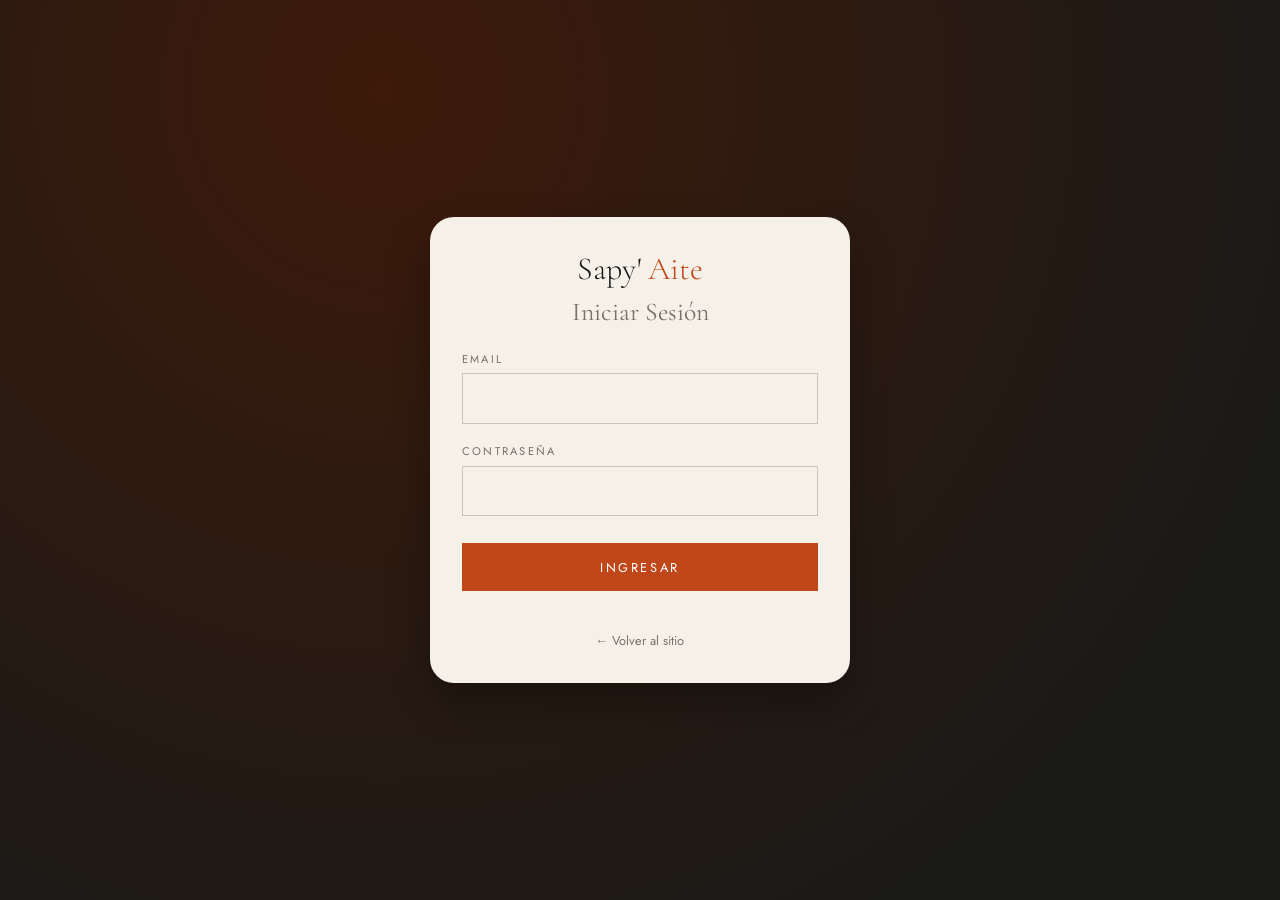
==== froned/admin.html @ 7cc453d8 "prueba" ====
<!DOCTYPE html>
<html lang="es">
<head>
  <meta charset="UTF-8">
  <meta name="viewport" content="width=device-width, initial-scale=1.0">
  <title>Panel de Administración - Sapy'Aite</title>
  <link href="https://fonts.googleapis.com/css2?family=Cormorant+Garamond:ital,wght@0,300;0,400;0,600;1,300;1,400&family=Jost:wght@300;400;500&display=swap" rel="stylesheet">
  <link rel="stylesheet" href="/froned/styles/admin.css">
</head>
<body>
  <div class="admin-wrapper">
    <header class="admin-header">
      <h1>Panel de Control <span>Sapy'Aite</span></h1>
      <button id="logoutBtn" class="btn-logout">Cerrar Sesión</button>
    </header>

    <main class="admin-main">
      <!-- Formulario para crear/editar producto -->
      <section class="product-form-section">
        <h2>Producto</h2>
        <form id="productForm">
          <input type="hidden" id="productId" value="">
          <div class="form-row">
            <div class="form-group">
              <label>Nombre *</label>
              <input type="text" id="nombre" required>
            </div>
            <div class="form-group">
              <label>Categoría *</label>
              <select id="categoriaId" required></select>
            </div>
          </div>
          <div class="form-group">
            <label>Descripción</label>
            <textarea id="descripcion" rows="2"></textarea>
          </div>
          <div class="form-row">
            <div class="form-group">
              <label>Precio *</label>
              <input type="number" id="precio" step="0.01" required>
            </div>
            <div class="form-group">
              <label>URL Imagen</label>
              <input type="text" id="imagenUrl" placeholder="https://...">
            </div>
          </div>
          <div class="form-group checkbox">
            <label>
              <input type="checkbox" id="disponible" checked> Disponible
            </label>
          </div>
          <div class="form-actions">
            <button type="submit" class="btn-save">Guardar producto</button>
            <button type="button" id="cancelEditBtn" class="btn-cancel">Cancelar edición</button>
          </div>
        </form>
      </section>

      <!-- Listado de productos -->
      <section class="product-list-section">
        <h2>Lista de productos</h2>
        <div class="table-responsive">
          <table id="productsTable">
            <thead>
              <tr><th>ID</th><th>Nombre</th><th>Categoría</th><th>Precio</th><th>Disponible</th><th>Acciones</th></tr>
            </thead>
            <tbody id="productsTbody"></tbody>
          </table>
        </div>
      </section>
    </main>
  </div>
  <script src="admin.js"></script>
</body>
</html>
---- froned/styles/admin.css ----
* {
  margin: 0;
  padding: 0;
  box-sizing: border-box;
}

body {
  background: #f5f0e8;
  font-family: 'Jost', sans-serif;
  color: #1a1a18;
}

.admin-wrapper {
  max-width: 1200px;
  margin: 0 auto;
  padding: 2rem;
}

.admin-header {
  display: flex;
  justify-content: space-between;
  align-items: center;
  border-bottom: 1px solid #b89a5a;
  padding-bottom: 1rem;
  margin-bottom: 2rem;
}
.admin-header h1 {
  font-family: 'Cormorant Garamond', serif;
  font-weight: 300;
  font-size: 1.8rem;
}
.admin-header h1 span {
  color: #c0471a;
}
.btn-logout {
  background: transparent;
  border: 1px solid #c0471a;
  padding: 0.5rem 1.2rem;
  font-family: 'Jost', sans-serif;
  font-size: 0.7rem;
  letter-spacing: 0.1em;
  text-transform: uppercase;
  cursor: pointer;
  transition: all 0.3s;
  color: #c0471a;
}
.btn-logout:hover {
  background: #c0471a;
  color: white;
}

section {
  background: white;
  border-radius: 16px;
  padding: 1.5rem;
  margin-bottom: 2rem;
  box-shadow: 0 2px 8px rgba(0,0,0,0.05);
}
h2 {
  font-family: 'Cormorant Garamond', serif;
  font-size: 1.5rem;
  margin-bottom: 1.2rem;
  font-weight: 400;
}

.form-row {
  display: flex;
  gap: 1rem;
  flex-wrap: wrap;
}
.form-group {
  flex: 1;
  margin-bottom: 1rem;
}
.form-group label {
  display: block;
  font-size: 0.7rem;
  letter-spacing: 0.1em;
  text-transform: uppercase;
  color: #7a7065;
  margin-bottom: 0.3rem;
}
.form-group input, .form-group select, .form-group textarea {
  width: 100%;
  padding: 0.6rem;
  border: 1px solid #ddd;
  font-family: 'Jost', sans-serif;
  font-size: 0.9rem;
}
.checkbox {
  display: flex;
  align-items: center;
}
.checkbox label {
  display: inline-flex;
  align-items: center;
  gap: 0.5rem;
  cursor: pointer;
}

.form-actions {
  display: flex;
  gap: 1rem;
  margin-top: 1rem;
}
.btn-save, .btn-cancel {
  padding: 0.6rem 1.5rem;
  border: none;
  cursor: pointer;
  font-family: 'Jost', sans-serif;
  font-size: 0.7rem;
  letter-spacing: 0.1em;
  text-transform: uppercase;
}
.btn-save {
  background: #c0471a;
  color: white;
}
.btn-save:hover {
  background: #a33a12;
}
.btn-cancel {
  background: #ddd;
  color: #333;
}
.btn-cancel:hover {
  background: #bbb;
}

.table-responsive {
  overflow-x: auto;
}
table {
  width: 100%;
  border-collapse: collapse;
}
th, td {
  text-align: left;
  padding: 0.75rem;
  border-bottom: 1px solid #eee;
}
th {
  background: #f5f0e8;
  font-weight: 500;
}
button.edit, button.delete {
  background: none;
  border: none;
  cursor: pointer;
  margin-right: 0.5rem;
  font-size: 0.8rem;
  padding: 0.2rem 0.5rem;
}
button.edit {
  color: #b89a5a;
}
button.delete {
  color: #c0471a;
}
button.edit:hover, button.delete:hover {
  text-decoration: underline;
}
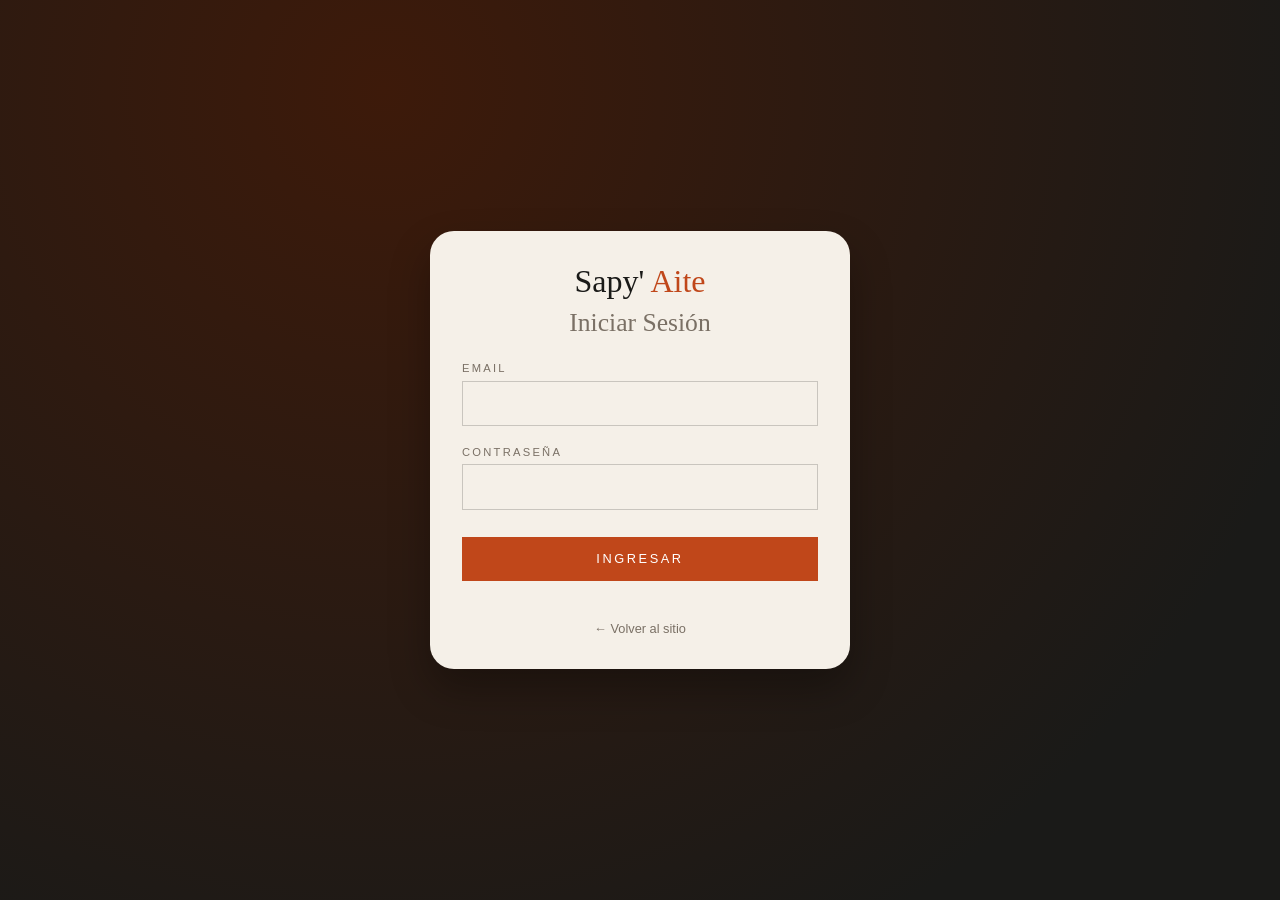
==== commit 767c7fd1: "vercer" ====
--- a/froned/admin.html
+++ b/froned/admin.html
@@ -5,7 +5,7 @@
   <meta name="viewport" content="width=device-width, initial-scale=1.0">
   <title>Panel de Administración - Sapy'Aite</title>
   <link href="https://fonts.googleapis.com/css2?family=Cormorant+Garamond:ital,wght@0,300;0,400;0,600;1,300;1,400&family=Jost:wght@300;400;500&display=swap" rel="stylesheet">
-  <link rel="stylesheet" href="/froned/styles/admin.css">
+  <link rel="stylesheet" href="styles/admin.css">
 </head>
 <body>
   <div class="admin-wrapper">
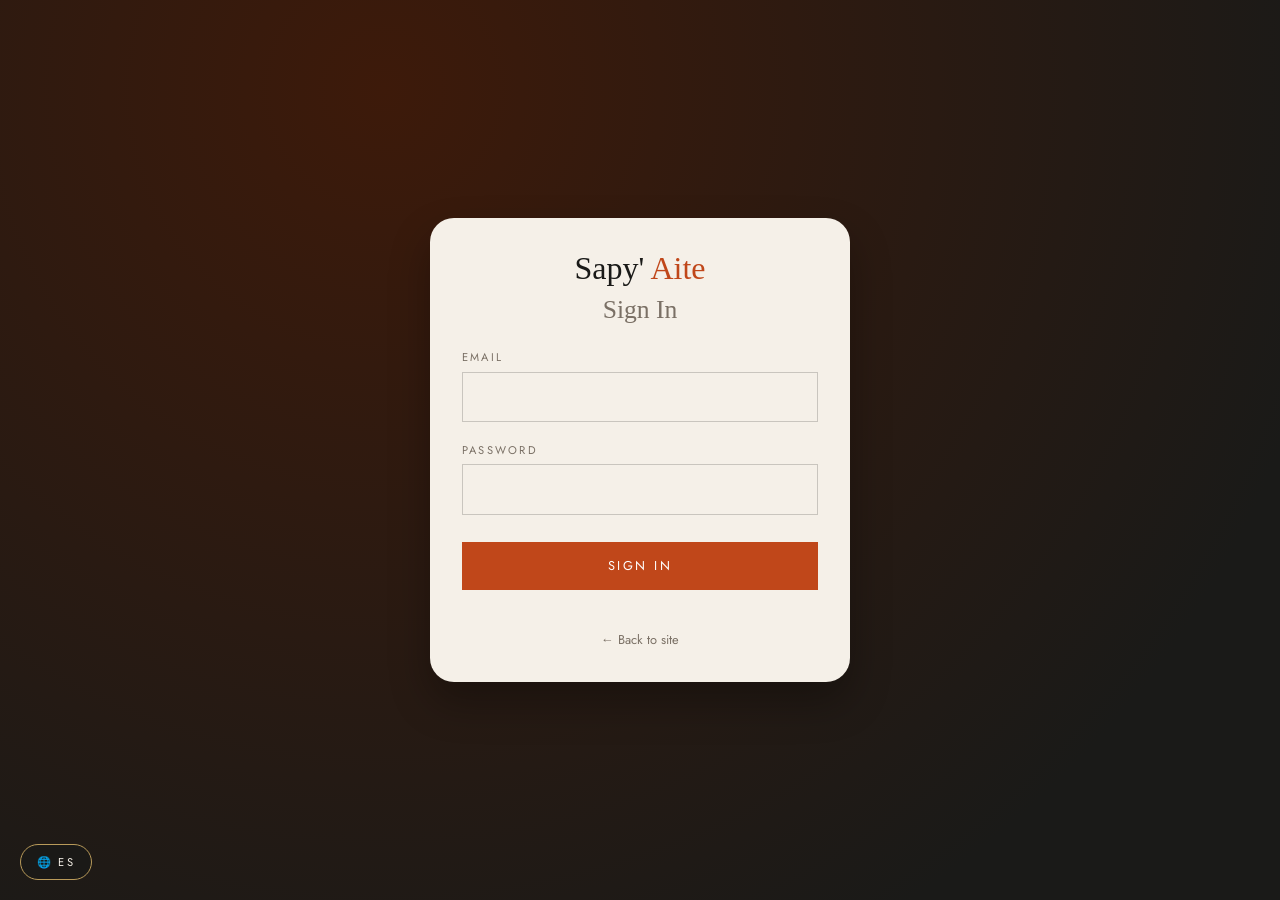
==== commit 580b9151: "i18n: version en ingles del frontend (toggle ES/EN)" ====
--- a/froned/admin.html
+++ b/froned/admin.html
@@ -3,66 +3,66 @@
 <head>
   <meta charset="UTF-8">
   <meta name="viewport" content="width=device-width, initial-scale=1.0">
-  <title>Panel de Administración - Sapy'Aite</title>
+  <title data-i18n="admin.title">Panel de Administración - Sapy'Aite</title>
   <link href="https://fonts.googleapis.com/css2?family=Cormorant+Garamond:ital,wght@0,300;0,400;0,600;1,300;1,400&family=Jost:wght@300;400;500&display=swap" rel="stylesheet">
   <link rel="stylesheet" href="styles/admin.css">
 </head>
 <body>
   <div class="admin-wrapper">
     <header class="admin-header">
-      <h1>Panel de Control <span>Sapy'Aite</span></h1>
-      <button id="logoutBtn" class="btn-logout">Cerrar Sesión</button>
+      <h1><span data-i18n="admin.panel">Panel de Control</span> <span>Sapy'Aite</span></h1>
+      <button id="logoutBtn" class="btn-logout" data-i18n="admin.cerrar">Cerrar Sesión</button>
     </header>
 
     <main class="admin-main">
       <!-- Formulario para crear/editar producto -->
       <section class="product-form-section">
-        <h2>Producto</h2>
+        <h2 data-i18n="admin.producto">Producto</h2>
         <form id="productForm">
           <input type="hidden" id="productId" value="">
           <div class="form-row">
             <div class="form-group">
-              <label>Nombre *</label>
+              <label data-i18n="admin.nombre">Nombre *</label>
               <input type="text" id="nombre" required>
             </div>
             <div class="form-group">
-              <label>Categoría *</label>
+              <label data-i18n="admin.categoria">Categoría *</label>
               <select id="categoriaId" required></select>
             </div>
           </div>
           <div class="form-group">
-            <label>Descripción</label>
+            <label data-i18n="admin.descripcion">Descripción</label>
             <textarea id="descripcion" rows="2"></textarea>
           </div>
           <div class="form-row">
             <div class="form-group">
-              <label>Precio *</label>
+              <label data-i18n="admin.precio">Precio *</label>
               <input type="number" id="precio" step="0.01" required>
             </div>
             <div class="form-group">
-              <label>URL Imagen</label>
+              <label data-i18n="admin.urlImagen">URL Imagen</label>
               <input type="text" id="imagenUrl" placeholder="https://...">
             </div>
           </div>
           <div class="form-group checkbox">
             <label>
-              <input type="checkbox" id="disponible" checked> Disponible
+              <input type="checkbox" id="disponible" checked> <span data-i18n="admin.disponible">Disponible</span>
             </label>
           </div>
           <div class="form-actions">
-            <button type="submit" class="btn-save">Guardar producto</button>
-            <button type="button" id="cancelEditBtn" class="btn-cancel">Cancelar edición</button>
+            <button type="submit" class="btn-save" data-i18n="admin.guardar">Guardar producto</button>
+            <button type="button" id="cancelEditBtn" class="btn-cancel" data-i18n="admin.cancelar">Cancelar edición</button>
           </div>
         </form>
       </section>
 
       <!-- Listado de productos -->
       <section class="product-list-section">
-        <h2>Lista de productos</h2>
+        <h2 data-i18n="admin.lista">Lista de productos</h2>
         <div class="table-responsive">
           <table id="productsTable">
             <thead>
-              <tr><th>ID</th><th>Nombre</th><th>Categoría</th><th>Precio</th><th>Disponible</th><th>Acciones</th></tr>
+              <tr><th data-i18n="admin.th.id">ID</th><th data-i18n="admin.th.nombre">Nombre</th><th data-i18n="admin.th.categoria">Categoría</th><th data-i18n="admin.th.precio">Precio</th><th data-i18n="admin.th.disponible">Disponible</th><th data-i18n="admin.th.acciones">Acciones</th></tr>
             </thead>
             <tbody id="productsTbody"></tbody>
           </table>
@@ -70,6 +70,7 @@
       </section>
     </main>
   </div>
+  <script src="i18n.js"></script>
   <script src="admin.js"></script>
 </body>
 </html>
--- a/froned/styles/admin.css
+++ b/froned/styles/admin.css
@@ -159,4 +159,23 @@
 }
 button.edit:hover, button.delete:hover {
   text-decoration: underline;
-}+}
+
+.idioma-toggle {
+  position: fixed;
+  bottom: 1.25rem;
+  left: 1.25rem;
+  z-index: 700;
+  background: #1a1a18;
+  border: 1px solid #b89a5a;
+  color: #f5f0e8;
+  font-family: 'Jost', sans-serif;
+  font-size: 0.7rem;
+  letter-spacing: 0.2em;
+  text-transform: uppercase;
+  padding: 0.55rem 1rem;
+  border-radius: 999px;
+  cursor: pointer;
+  transition: background 0.3s, color 0.3s;
+}
+.idioma-toggle:hover { background: #b89a5a; color: #1a1a18; }
